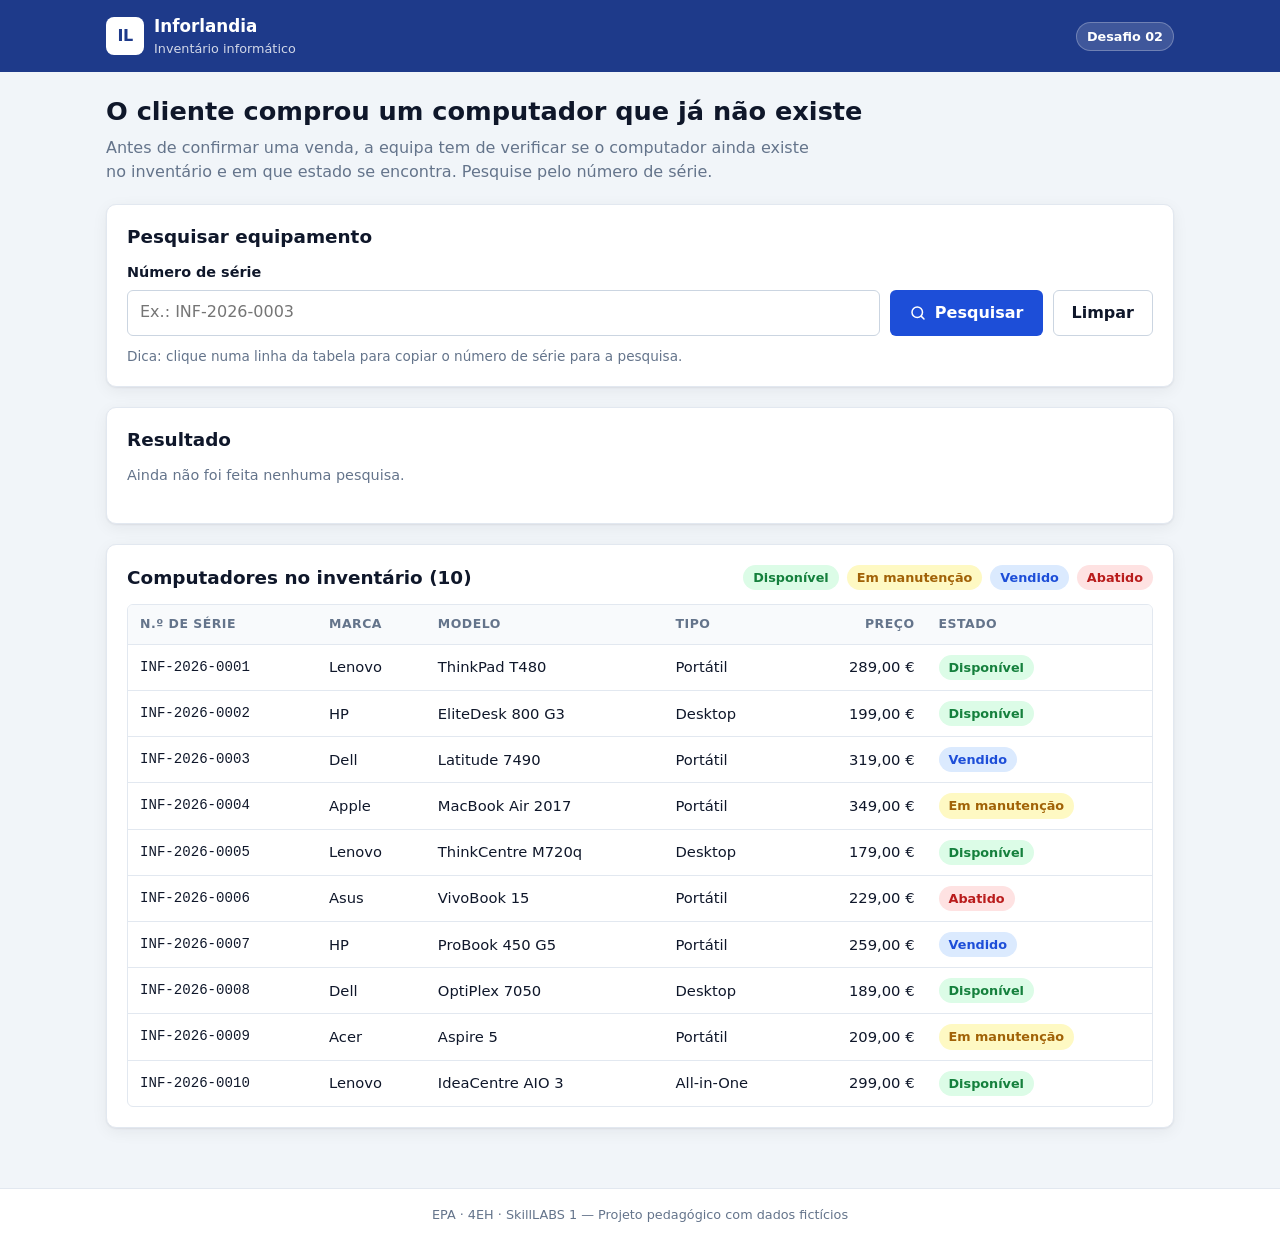
==== desafio-02/index.html @ 862c6385 "chore: Initial commit" ====
<!DOCTYPE html>
<html lang="pt-PT">
<head>
  <meta charset="UTF-8">
  <meta name="viewport" content="width=device-width, initial-scale=1.0">
  <title>Desafio 02 · Consulta de Inventário</title>
  <link rel="stylesheet" href="style.css">
</head>
<body>

  <!-- ===================== CABEÇALHO ===================== -->
  <header class="topo">
    <div class="topo__conteudo">
      <div class="marca">
        <span class="marca__logo">IL</span>
        <div>
          <strong>Inforlandia</strong>
          <small>Inventário informático</small>
        </div>
      </div>
      <span class="etiqueta-desafio">Desafio 02</span>
    </div>
  </header>

  <main class="contentor">

    <!-- ===================== INTRODUÇÃO ===================== -->
    <section class="intro">
      <h1>O cliente comprou um computador que já não existe</h1>
      <p>
        Antes de confirmar uma venda, a equipa tem de verificar se o computador
        ainda existe no inventário e em que estado se encontra.
        Pesquise pelo número de série.
      </p>
    </section>

    <!-- ===================== PESQUISA ===================== -->
    <section class="cartao">
      <div class="cartao__titulo">
        <h2>Pesquisar equipamento</h2>
      </div>

      <form id="form-pesquisa" class="pesquisa" autocomplete="off">
        <div class="campo">
          <label for="campo-pesquisa">Número de série</label>
          <input type="text" id="campo-pesquisa" placeholder="Ex.: INF-2026-0003">
        </div>
        <button type="submit" class="botao">
          <svg class="icone" viewBox="0 0 24 24"><circle cx="11" cy="11" r="7"/><path d="m20 20-3.5-3.5"/></svg>
          Pesquisar
        </button>
        <button type="button" id="botao-limpar" class="botao botao--secundario">Limpar</button>
      </form>
      <p class="ajuda">Dica: clique numa linha da tabela para copiar o número de série para a pesquisa.</p>
    </section>

    <!-- ===================== RESULTADO ===================== -->
    <section class="cartao">
      <div class="cartao__titulo">
        <h2>Resultado</h2>
      </div>

      <!-- Mensagem de feedback (sucesso / aviso / erro / info) -->
      <div id="mensagem" class="alerta" role="status" aria-live="polite"></div>

      <!-- Ficha do computador encontrado -->
      <div id="resultado">
        <p class="texto-suave">Ainda não foi feita nenhuma pesquisa.</p>
      </div>
    </section>

    <!-- ===================== LISTA ===================== -->
    <section class="cartao">
      <div class="cartao__titulo">
        <h2>Computadores no inventário (<span id="total-equipamentos">0</span>)</h2>
        <div class="legenda">
          <span class="estado estado--disponivel">Disponível</span>
          <span class="estado estado--manutencao">Em manutenção</span>
          <span class="estado estado--vendido">Vendido</span>
          <span class="estado estado--abatido">Abatido</span>
        </div>
      </div>

      <div class="tabela-contentor">
        <table class="tabela">
          <thead>
            <tr>
              <th>N.º de série</th>
              <th>Marca</th>
              <th>Modelo</th>
              <th>Tipo</th>
              <th class="numero">Preço</th>
              <th>Estado</th>
            </tr>
          </thead>
          <tbody id="corpo-tabela">
            <!-- As linhas são criadas pelo JavaScript (função mostrarTabela) -->
          </tbody>
        </table>
      </div>
    </section>

  </main>

  <footer class="rodape">
    EPA · 4EH · SkillLABS 1 — Projeto pedagógico com dados fictícios
  </footer>

  <script src="script.js"></script>
</body>
</html>
---- desafio-02/style.css ----
/* =============================================================
   INFORLANDIA · EPA DESAFIOS — ESTILOS BASE
   Esta primeira parte é igual nos três projetos (identidade visual comum).
   A parte específica de cada desafio está no fim do ficheiro.
   ============================================================= */

/* ---------- 1. Variáveis (cores, raios, sombras) ---------- */
:root {
  --cor-primaria: #1d4ed8;
  --cor-primaria-escura: #1e3a8a;
  --cor-primaria-clara: #eff6ff;

  --cor-fundo: #f1f5f9;
  --cor-superficie: #ffffff;
  --cor-texto: #0f172a;
  --cor-texto-suave: #64748b;
  --cor-borda: #e2e8f0;

  --cor-sucesso: #15803d;  --cor-sucesso-fundo: #dcfce7;
  --cor-aviso: #a16207;    --cor-aviso-fundo: #fef9c3;
  --cor-erro: #b91c1c;     --cor-erro-fundo: #fee2e2;
  --cor-info: #1d4ed8;     --cor-info-fundo: #dbeafe;
  --cor-neutro: #475569;   --cor-neutro-fundo: #e2e8f0;

  --raio: 10px;
  --raio-pequeno: 6px;
  --sombra: 0 1px 2px rgba(15, 23, 42, 0.06), 0 4px 16px rgba(15, 23, 42, 0.06);
  --fonte: system-ui, -apple-system, "Segoe UI", Roboto, "Helvetica Neue", Arial, sans-serif;
  --fonte-mono: ui-monospace, "Cascadia Code", Consolas, "Courier New", monospace;
}

/* ---------- 2. Base ---------- */
*,
*::before,
*::after {
  box-sizing: border-box;
}

body {
  margin: 0;
  font-family: var(--fonte);
  font-size: 16px;
  line-height: 1.5;
  color: var(--cor-texto);
  background: var(--cor-fundo);
  min-height: 100vh;
  display: flex;
  flex-direction: column;
}

h1, h2, h3 {
  margin: 0 0 0.5rem;
  line-height: 1.25;
}

p {
  margin: 0 0 1rem;
}

svg.icone {
  width: 18px;
  height: 18px;
  flex-shrink: 0;
  stroke: currentColor;
  fill: none;
  stroke-width: 2;
  stroke-linecap: round;
  stroke-linejoin: round;
}

/* ---------- 3. Cabeçalho ---------- */
.topo {
  background: var(--cor-primaria-escura);
  color: #fff;
}

.topo__conteudo {
  max-width: 1100px;
  margin: 0 auto;
  padding: 14px 16px;
  display: flex;
  align-items: center;
  justify-content: space-between;
  gap: 12px;
  flex-wrap: wrap;
}

.marca {
  display: flex;
  align-items: center;
  gap: 10px;
}

.marca__logo {
  width: 38px;
  height: 38px;
  border-radius: 8px;
  background: #fff;
  color: var(--cor-primaria-escura);
  display: grid;
  place-items: center;
  font-weight: 800;
  letter-spacing: -0.5px;
}

.marca strong {
  display: block;
  font-size: 1.05rem;
}

.marca small {
  display: block;
  font-size: 0.8rem;
  opacity: 0.8;
}

.etiqueta-desafio {
  font-size: 0.8rem;
  font-weight: 600;
  padding: 4px 10px;
  border-radius: 999px;
  background: rgba(255, 255, 255, 0.15);
  border: 1px solid rgba(255, 255, 255, 0.25);
}

/* ---------- 4. Conteúdo principal ---------- */
.contentor {
  width: 100%;
  max-width: 1100px;
  margin: 0 auto;
  padding: 24px 16px 40px;
  flex: 1;
}

.intro {
  margin-bottom: 20px;
}

.intro h1 {
  font-size: 1.6rem;
}

.intro p {
  color: var(--cor-texto-suave);
  max-width: 70ch;
}

.cartao {
  background: var(--cor-superficie);
  border: 1px solid var(--cor-borda);
  border-radius: var(--raio);
  box-shadow: var(--sombra);
  padding: 20px;
  margin-bottom: 20px;
}

.cartao__titulo {
  display: flex;
  align-items: center;
  justify-content: space-between;
  gap: 8px;
  flex-wrap: wrap;
  margin-bottom: 14px;
}

.cartao__titulo h2 {
  font-size: 1.15rem;
  margin: 0;
}

.texto-suave {
  color: var(--cor-texto-suave);
  font-size: 0.9rem;
}

/* ---------- 5. Formulários ---------- */
.campo {
  display: flex;
  flex-direction: column;
  gap: 6px;
  margin-bottom: 14px;
}

.campo label {
  font-weight: 600;
  font-size: 0.9rem;
}

input[type="text"],
input[type="password"],
input[type="search"],
select {
  width: 100%;
  font: inherit;
  padding: 10px 12px;
  border: 1px solid #cbd5e1;
  border-radius: var(--raio-pequeno);
  background: #fff;
  color: var(--cor-texto);
  transition: border-color 0.15s, box-shadow 0.15s;
}

input:focus,
select:focus {
  outline: none;
  border-color: var(--cor-primaria);
  box-shadow: 0 0 0 3px rgba(29, 78, 216, 0.2);
}

/* ---------- 6. Botões ---------- */
.botao {
  display: inline-flex;
  align-items: center;
  justify-content: center;
  gap: 8px;
  font: inherit;
  font-weight: 600;
  padding: 10px 18px;
  border-radius: var(--raio-pequeno);
  border: 1px solid transparent;
  background: var(--cor-primaria);
  color: #fff;
  cursor: pointer;
  text-decoration: none;
  white-space: nowrap;
  transition: background 0.15s, transform 0.05s;
}

.botao:hover {
  background: var(--cor-primaria-escura);
}

.botao:active {
  transform: translateY(1px);
}

.botao:focus-visible {
  outline: 3px solid rgba(29, 78, 216, 0.35);
  outline-offset: 2px;
}

.botao--secundario {
  background: #fff;
  color: var(--cor-texto);
  border-color: #cbd5e1;
}

.botao--secundario:hover {
  background: var(--cor-fundo);
}

.botao--perigo {
  background: var(--cor-erro);
}

.botao--perigo:hover {
  background: #991b1b;
}

.botao--sucesso {
  background: var(--cor-sucesso);
}

.botao--sucesso:hover {
  background: #166534;
}

.botao--pequeno {
  padding: 6px 12px;
  font-size: 0.85rem;
}

/* ---------- 7. Mensagens de feedback ---------- */
.alerta {
  display: flex;
  align-items: flex-start;
  gap: 10px;
  padding: 12px 14px;
  border-radius: var(--raio-pequeno);
  border-left: 4px solid;
  margin-bottom: 16px;
  font-size: 0.95rem;
}

.alerta:empty {
  display: none;
}

.alerta--sucesso { background: var(--cor-sucesso-fundo); border-color: var(--cor-sucesso); color: #14532d; }
.alerta--aviso   { background: var(--cor-aviso-fundo);   border-color: var(--cor-aviso);   color: #713f12; }
.alerta--erro    { background: var(--cor-erro-fundo);    border-color: var(--cor-erro);    color: #7f1d1d; }
.alerta--info    { background: var(--cor-info-fundo);    border-color: var(--cor-info);    color: #1e3a8a; }

/* ---------- 8. Etiquetas de estado ---------- */
.estado {
  display: inline-block;
  padding: 3px 10px;
  border-radius: 999px;
  font-size: 0.8rem;
  font-weight: 600;
  white-space: nowrap;
}

.estado--disponivel { background: var(--cor-sucesso-fundo); color: var(--cor-sucesso); }
.estado--manutencao { background: var(--cor-aviso-fundo);   color: var(--cor-aviso); }
.estado--vendido    { background: var(--cor-info-fundo);    color: var(--cor-info); }
.estado--abatido    { background: var(--cor-erro-fundo);    color: var(--cor-erro); }

/* ---------- 9. Tabelas ---------- */
.tabela-contentor {
  width: 100%;
  overflow-x: auto;
  border: 1px solid var(--cor-borda);
  border-radius: var(--raio-pequeno);
}

.tabela {
  width: 100%;
  border-collapse: collapse;
  font-size: 0.92rem;
}

.tabela th,
.tabela td {
  padding: 10px 12px;
  text-align: left;
  border-bottom: 1px solid var(--cor-borda);
  white-space: nowrap;
}

.tabela th {
  background: #f8fafc;
  font-size: 0.78rem;
  text-transform: uppercase;
  letter-spacing: 0.04em;
  color: var(--cor-texto-suave);
  position: sticky;
  top: 0;
}

.tabela tbody tr:hover {
  background: var(--cor-primaria-clara);
}

.tabela tbody tr:last-child td {
  border-bottom: none;
}

.tabela .numero {
  text-align: right;
  font-variant-numeric: tabular-nums;
}

.serie {
  font-family: var(--fonte-mono);
  font-size: 0.88rem;
}

/* ---------- 10. Rodapé ---------- */
.rodape {
  text-align: center;
  font-size: 0.8rem;
  color: var(--cor-texto-suave);
  padding: 16px;
  border-top: 1px solid var(--cor-borda);
  background: var(--cor-superficie);
}

/* ---------- 11. Utilitários ---------- */
.escondido {
  display: none !important;
}

/* ---------- 12. Responsivo (base) ---------- */
@media (max-width: 600px) {
  .intro h1 {
    font-size: 1.3rem;
  }

  .cartao {
    padding: 16px;
  }

  .botao {
    width: 100%;
  }
}

/* =============================================================
   ESPECÍFICO DO DESAFIO 02 — Consulta de inventário
   ============================================================= */
.pesquisa {
  display: flex;
  gap: 10px;
  align-items: flex-end;
}

.pesquisa .campo {
  flex: 1;
  margin-bottom: 0;
}

.pesquisa input {
  font-family: var(--fonte-mono);
  text-transform: uppercase;
}

.pesquisa input::placeholder {
  text-transform: none;
  font-family: var(--fonte);
}

.ajuda {
  margin: 10px 0 0;
  font-size: 0.85rem;
  color: var(--cor-texto-suave);
}

/* Ficha do computador encontrado */
.ficha {
  display: grid;
  grid-template-columns: repeat(auto-fit, minmax(160px, 1fr));
  gap: 12px 20px;
  padding: 16px;
  border: 1px solid var(--cor-borda);
  border-radius: var(--raio-pequeno);
  background: #f8fafc;
  margin-bottom: 4px;
}

.ficha dt {
  font-size: 0.75rem;
  text-transform: uppercase;
  letter-spacing: 0.04em;
  color: var(--cor-texto-suave);
}

.ficha dd {
  margin: 2px 0 0;
  font-weight: 600;
}

.ficha__acoes {
  grid-column: 1 / -1;
  display: flex;
  gap: 10px;
  flex-wrap: wrap;
  padding-top: 8px;
  border-top: 1px dashed var(--cor-borda);
}

/* Linhas da tabela clicáveis */
.tabela tbody tr {
  cursor: pointer;
}

/* Linha destacada (usada no TODO 4) */
.tabela tbody tr.linha--destacada {
  background: #fef9c3;
  outline: 2px solid #facc15;
  outline-offset: -2px;
}

.legenda {
  display: flex;
  flex-wrap: wrap;
  gap: 8px;
}

@media (max-width: 600px) {
  .pesquisa {
    flex-direction: column;
    align-items: stretch;
  }
}
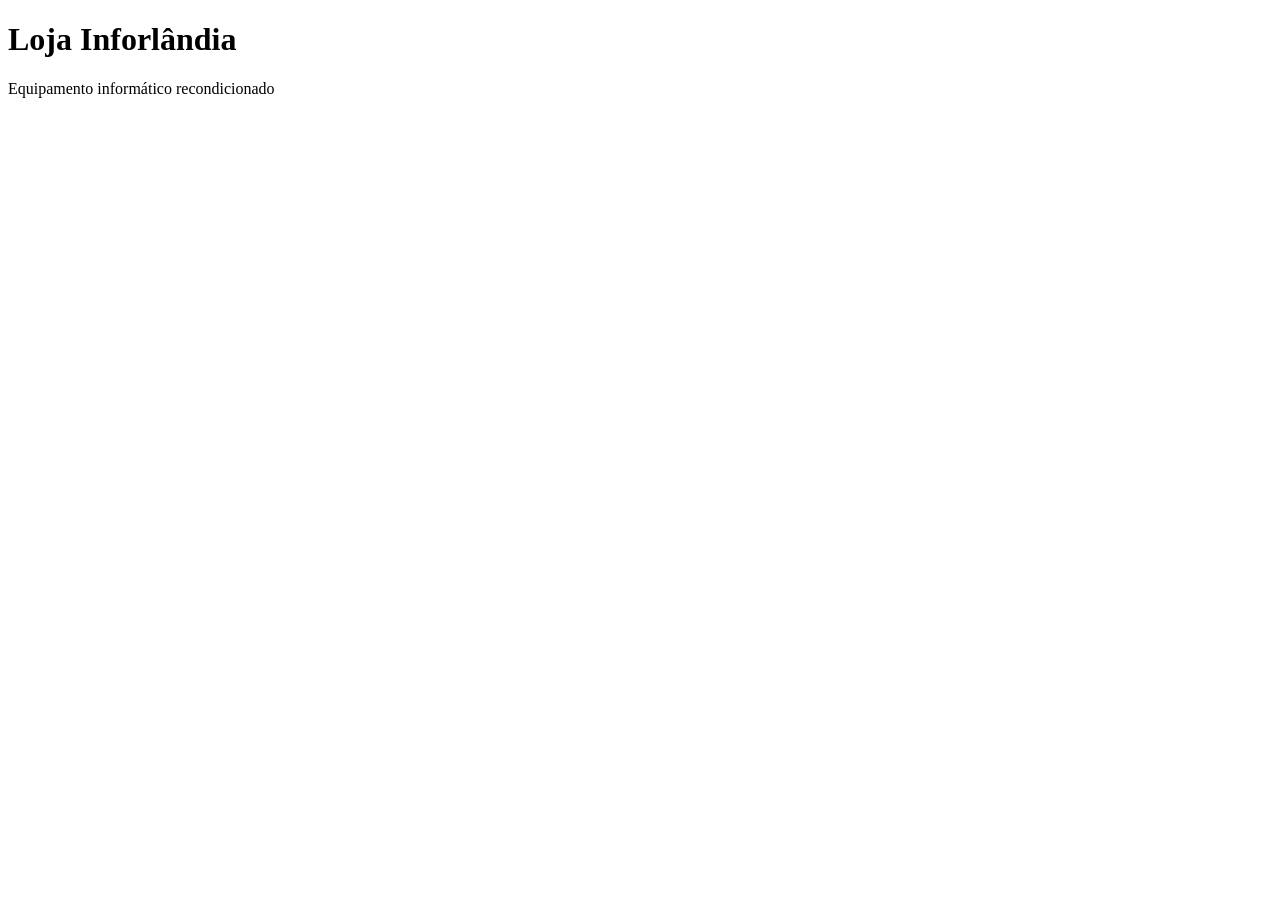
==== commit e373c97a: "feat: Reorganizacao dos diferentes projetos" ====
--- a/desafio-02/index.html
+++ b/desafio-02/index.html
@@ -1,111 +1,22 @@
 <!DOCTYPE html>
-<html lang="pt-PT">
-<head>
-  <meta charset="UTF-8">
-  <meta name="viewport" content="width=device-width, initial-scale=1.0">
-  <title>Desafio 02 · Consulta de Inventário</title>
-  <link rel="stylesheet" href="style.css">
-</head>
-<body>
+<html lang="pt">
+  <head>
+    <meta charset="UTF-8" />
+    <meta name="viewport" content="width=device-width, initial-scale=1" />
+    <title>Loja Inforlândia</title>
+    <link rel="stylesheet" href="/style.css" />
+  </head>
+  <body>
+    <header>
+      <h1>Loja Inforlândia</h1>
+      <p>Equipamento informático recondicionado</p>
+    </header>
 
-  <!-- ===================== CABEÇALHO ===================== -->
-  <header class="topo">
-    <div class="topo__conteudo">
-      <div class="marca">
-        <span class="marca__logo">IL</span>
-        <div>
-          <strong>Inforlandia</strong>
-          <small>Inventário informático</small>
-        </div>
-      </div>
-      <span class="etiqueta-desafio">Desafio 02</span>
-    </div>
-  </header>
+    <main>
+      <p id="mensagem" class="mensagem escondida"></p>
+      <section id="produtos"></section>
+    </main>
 
-  <main class="contentor">
-
-    <!-- ===================== INTRODUÇÃO ===================== -->
-    <section class="intro">
-      <h1>O cliente comprou um computador que já não existe</h1>
-      <p>
-        Antes de confirmar uma venda, a equipa tem de verificar se o computador
-        ainda existe no inventário e em que estado se encontra.
-        Pesquise pelo número de série.
-      </p>
-    </section>
-
-    <!-- ===================== PESQUISA ===================== -->
-    <section class="cartao">
-      <div class="cartao__titulo">
-        <h2>Pesquisar equipamento</h2>
-      </div>
-
-      <form id="form-pesquisa" class="pesquisa" autocomplete="off">
-        <div class="campo">
-          <label for="campo-pesquisa">Número de série</label>
-          <input type="text" id="campo-pesquisa" placeholder="Ex.: INF-2026-0003">
-        </div>
-        <button type="submit" class="botao">
-          <svg class="icone" viewBox="0 0 24 24"><circle cx="11" cy="11" r="7"/><path d="m20 20-3.5-3.5"/></svg>
-          Pesquisar
-        </button>
-        <button type="button" id="botao-limpar" class="botao botao--secundario">Limpar</button>
-      </form>
-      <p class="ajuda">Dica: clique numa linha da tabela para copiar o número de série para a pesquisa.</p>
-    </section>
-
-    <!-- ===================== RESULTADO ===================== -->
-    <section class="cartao">
-      <div class="cartao__titulo">
-        <h2>Resultado</h2>
-      </div>
-
-      <!-- Mensagem de feedback (sucesso / aviso / erro / info) -->
-      <div id="mensagem" class="alerta" role="status" aria-live="polite"></div>
-
-      <!-- Ficha do computador encontrado -->
-      <div id="resultado">
-        <p class="texto-suave">Ainda não foi feita nenhuma pesquisa.</p>
-      </div>
-    </section>
-
-    <!-- ===================== LISTA ===================== -->
-    <section class="cartao">
-      <div class="cartao__titulo">
-        <h2>Computadores no inventário (<span id="total-equipamentos">0</span>)</h2>
-        <div class="legenda">
-          <span class="estado estado--disponivel">Disponível</span>
-          <span class="estado estado--manutencao">Em manutenção</span>
-          <span class="estado estado--vendido">Vendido</span>
-          <span class="estado estado--abatido">Abatido</span>
-        </div>
-      </div>
-
-      <div class="tabela-contentor">
-        <table class="tabela">
-          <thead>
-            <tr>
-              <th>N.º de série</th>
-              <th>Marca</th>
-              <th>Modelo</th>
-              <th>Tipo</th>
-              <th class="numero">Preço</th>
-              <th>Estado</th>
-            </tr>
-          </thead>
-          <tbody id="corpo-tabela">
-            <!-- As linhas são criadas pelo JavaScript (função mostrarTabela) -->
-          </tbody>
-        </table>
-      </div>
-    </section>
-
-  </main>
-
-  <footer class="rodape">
-    EPA · 4EH · SkillLABS 1 — Projeto pedagógico com dados fictícios
-  </footer>
-
-  <script src="script.js"></script>
-</body>
+    <script src="/script.js"></script>
+  </body>
 </html>
